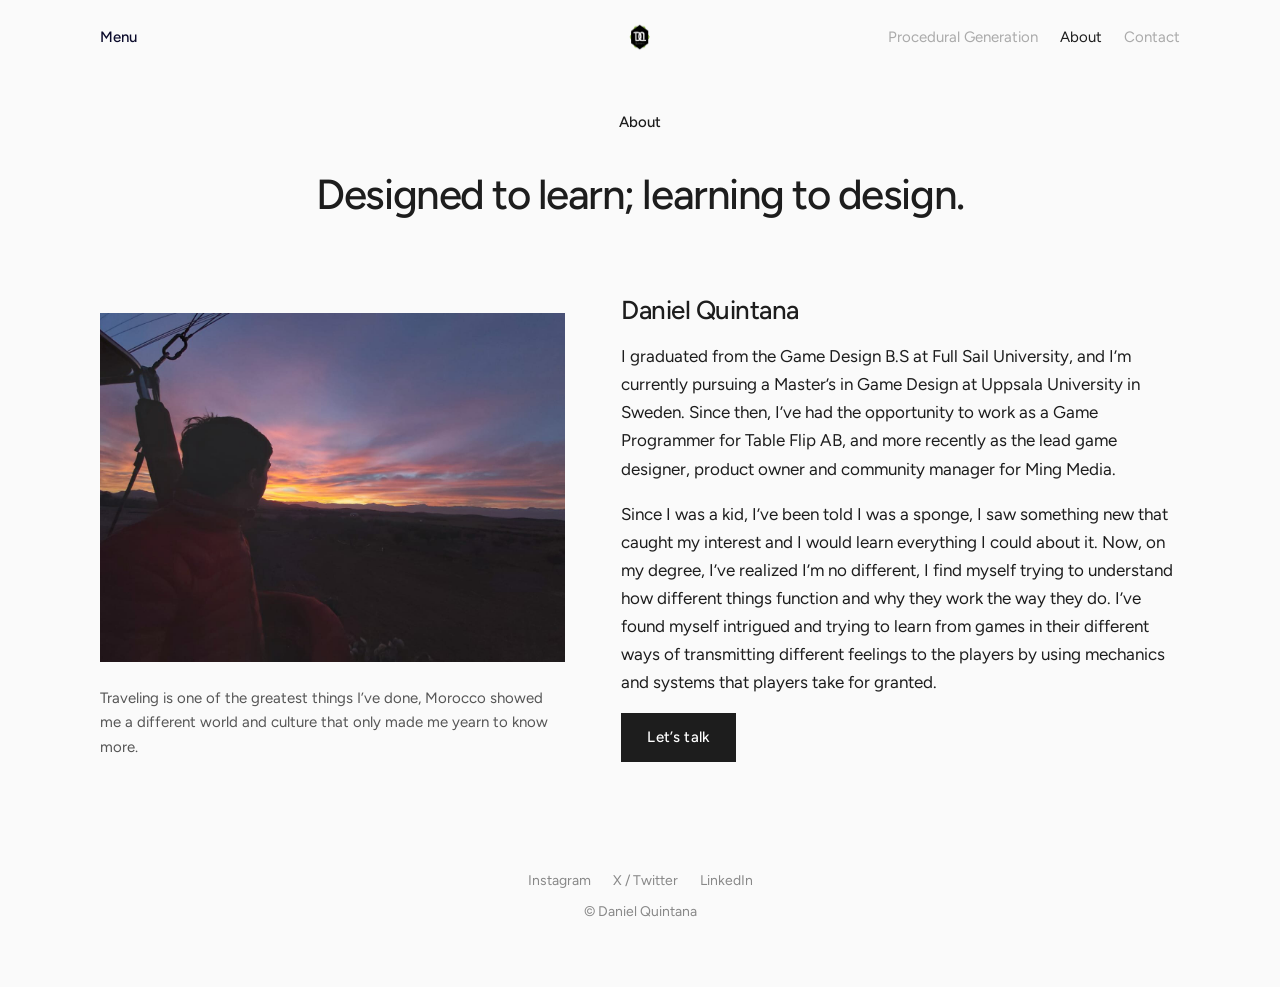
==== about.html @ 87579d80 "Add files via upload" ====
<!DOCTYPE html>
<html lang="en">
<head>
<meta charset="utf-8">
<meta name="viewport" content="width=device-width, initial-scale=1">
<title>About | Daniel Quintana</title>
<meta name="description" content="About Daniel Quintana">
<link rel="icon" href="assets/img/logo.png">
<link rel="preconnect" href="https://fonts.googleapis.com">
<link rel="preconnect" href="https://fonts.gstatic.com" crossorigin>
<link href="https://fonts.googleapis.com/css2?family=Figtree:wght@400;500;600&display=swap" rel="stylesheet">
<link rel="stylesheet" href="assets/style.css">
</head>
<body>
<header class="site-header">
  <button class="menu-btn" aria-expanded="false" aria-controls="menu-panel">Menu</button>
  <a class="logo" href="index.html" aria-label="Home"><img src="assets/img/logo.png" alt="DQ logo"></a>
  <nav class="top-nav" aria-label="Main">
    <a href="proceduralgeneration.html">Procedural Generation</a>
    <a href="about.html" class="active">About</a>
    <a href="contact.html">Contact</a>
  </nav>
</header>
<div id="menu-panel" class="menu-panel" hidden>
  <a href="index.html">Home</a>
  <a href="proceduralgeneration.html">Procedural Generation</a>
  <a href="about.html">About</a>
  <a href="contact.html">Contact</a>
</div>
<main>
<section class="about">
<p class="crumb">About</p>
<h1 class="page-title">Designed to learn; learning to design.</h1>
<div class="about-grid">
<div><figure class=""><img src="assets/img/about-morocco.jpg" alt="Traveling in Morocco" loading="lazy"></figure>
<p class="caption">Traveling is one of the greatest things I’ve done, Morocco showed me a different world and culture that only made me yearn to know more.</p>
</div>
<div>
<h2>Daniel Quintana</h2>
<p>I graduated from the Game Design B.S at Full Sail University, and I’m currently pursuing a Master’s in Game Design at Uppsala University in Sweden. Since then, I’ve had the opportunity to work as a Game Programmer for Table Flip AB, and more recently as the lead game designer, product owner and community manager for Ming Media.</p>
<p>Since I was a kid, I’ve been told I was a sponge, I saw something new that caught my interest and I would learn everything I could about it. Now, on my degree, I’ve realized I’m no different, I find myself trying to understand how different things function and why they work the way they do. I’ve found myself intrigued and trying to learn from games in their different ways of transmitting different feelings to the players by using mechanics and systems that players take for granted.</p>
<p><a class="btn" href="contact.html">Let’s talk</a></p>
</div>
</div>
</section>
</main>
<footer class="site-footer">
  <div class="social"><a href="https://www.instagram.com/daniel_quintanam/" target="_blank" rel="noopener">Instagram</a> <a href="https://twitter.com/D_Quintana_M" target="_blank" rel="noopener">X / Twitter</a> <a href="https://www.linkedin.com/in/danielquintanam/" target="_blank" rel="noopener">LinkedIn</a></div>
  <p>&copy; Daniel Quintana</p>
</footer>
<script src="assets/site.js"></script>
</body>
</html>
---- assets/style.css ----
:root {
  --bg: #fafafa;
  --text: #1d1d1d;
  --muted: #aaa;
  --line: #e6e6e6;
  --gap: 36px;
  --pad: 60px;
  --max: 1200px;
}
* { box-sizing: border-box; }
html { -webkit-text-size-adjust: 100%; }
body {
  margin: 0;
  background: var(--bg);
  color: var(--text);
  font-family: "Figtree", "Helvetica Neue", Arial, sans-serif;
  font-size: 17px;
  line-height: 1.65;
}
img { max-width: 100%; height: auto; display: block; }
a { color: inherit; }
main { max-width: var(--max); margin: 0 auto; padding: 0 var(--pad) 60px; }

/* header */
.site-header {
  display: grid;
  grid-template-columns: 1fr auto 1fr;
  align-items: center;
  max-width: var(--max);
  margin: 0 auto;
  padding: 22px var(--pad);
}
.menu-btn {
  justify-self: start;
  background: none; border: 0; padding: 0;
  font: inherit; font-size: 15px; font-weight: 500; color: #0b0b2b; cursor: pointer;
}
.logo img { width: 30px; height: 30px; }
.top-nav { justify-self: end; display: flex; gap: 22px; }
.top-nav a { color: var(--muted); text-decoration: none; font-size: 15px; transition: color .15s; }
.top-nav a:hover, .top-nav a.active { color: var(--text); }
.menu-panel {
  max-width: var(--max); margin: 0 auto; padding: 0 var(--pad) 20px;
  display: flex; flex-direction: column; gap: 6px;
}
.menu-panel[hidden] { display: none; }
.menu-panel a { text-decoration: none; font-size: 22px; font-weight: 500; }
.menu-panel a:hover { text-decoration: underline; }

/* headings */
.crumb { text-align: center; font-size: 15px; font-weight: 500; margin: 36px 0 0; }
.page-title, h1 {
  font-weight: 500;
  letter-spacing: -0.035em;
  line-height: 1.15;
}
.page-title { text-align: center; font-size: clamp(28px, 4.2vw, 42px); margin: 36px 0 70px; }
h1 { font-size: clamp(28px, 4.2vw, 42px); margin: 28px 0 8px; }
h2 { font-size: 26px; font-weight: 500; letter-spacing: -0.02em; margin: 2em 0 .4em; }
h3 { font-size: 19px; font-weight: 600; margin: 1.6em 0 .3em; }
p { margin: 0 0 1em; }

/* home grid */
.grid { display: grid; grid-template-columns: repeat(2, 1fr); gap: var(--gap); }
.tile { position: relative; display: block; overflow: hidden; aspect-ratio: 3 / 2; background: #111; }
.tile img { width: 100%; height: 100%; object-fit: cover; transition: transform .5s ease, filter .3s; }
.tile-title {
  position: absolute; inset: auto 0 0 0; padding: 18px 20px;
  color: #fff; font-size: 20px; font-weight: 500;
  background: linear-gradient(transparent, rgba(0, 0, 0, .7));
  opacity: 0; transform: translateY(8px); transition: opacity .25s, transform .25s;
}
.tile:hover img, .tile:focus-visible img { transform: scale(1.04); filter: brightness(.85); }
.tile:hover .tile-title, .tile:focus-visible .tile-title { opacity: 1; transform: none; }
.tile:focus-visible { outline: 3px solid #0b0b2b; outline-offset: 3px; }
@media (hover: none) { .tile-title { opacity: 1; transform: none; } }

/* project pages */
.project { max-width: 860px; margin: 0 auto; padding: 0 0 20px; }
.project .hero { margin: 10px 0 24px; }
.lede { font-size: 20px; color: #444; margin-bottom: 1.2em; }
figure { margin: 1.4em 0; }
.project figure img { margin: 0 auto; }
.pair { display: grid; grid-template-columns: 1fr 1fr; gap: 20px; align-items: start; }
.icons { display: grid; grid-template-columns: repeat(auto-fit, minmax(120px, 1fr)); gap: 16px; margin: 1.6em 0; }
.icons figure { margin: 0; }
ul { padding-left: 1.2em; margin: 0 0 1.2em; }
li { margin: .25em 0; }
.caption { font-size: 15px; color: #555; }
.facts { display: grid; grid-template-columns: repeat(auto-fit, minmax(180px, 1fr)); gap: 14px 28px; margin: 1.6em 0; padding: 18px 0; border-top: 1px solid var(--line); border-bottom: 1px solid var(--line); }
.facts dt { font-size: 13px; text-transform: uppercase; letter-spacing: .08em; color: #888; }
.facts dd { margin: 2px 0 0; font-weight: 500; }
.video { position: relative; aspect-ratio: 16 / 9; margin: 1.4em 0; background: #000; }
.video iframe { position: absolute; inset: 0; width: 100%; height: 100%; border: 0; }
.btn {
  display: inline-block; padding: 12px 26px; background: var(--text); color: #fff;
  text-decoration: none; font-weight: 500; font-size: 15px; letter-spacing: .02em; transition: opacity .15s;
}
.btn:hover { opacity: .8; }
.btn.alt { background: transparent; color: var(--text); border: 2px solid var(--text); padding: 10px 24px; }

/* about / contact */
.about-grid { display: grid; grid-template-columns: 1fr 1.2fr; gap: 56px; align-items: start; }
.about h2 { margin-top: 0; }
.contact { text-align: center; max-width: 680px; margin: 0 auto; }
.contact .page-title { margin-bottom: 24px; }
.social.big { font-size: 20px; display: flex; gap: 28px; justify-content: center; flex-wrap: wrap; margin: 1.6em 0; }

/* project nav + footer */
.project-nav {
  max-width: var(--max); margin: 40px auto 0; padding: 20px var(--pad);
  display: flex; gap: 8px 26px; flex-wrap: wrap; justify-content: center;
  border-top: 1px solid var(--line);
}
.project-nav a { text-decoration: none; color: var(--muted); font-size: 15px; }
.project-nav a:hover, .project-nav a.active { color: var(--text); }
.site-footer { text-align: center; padding: 30px var(--pad) 50px; color: #888; font-size: 14px; }
.site-footer .social { display: flex; gap: 22px; justify-content: center; flex-wrap: wrap; margin-bottom: 8px; }
.site-footer a { text-decoration: none; }
.site-footer a:hover { text-decoration: underline; }

/* mobile */
@media (max-width: 860px) {
  :root { --pad: 22px; --gap: 22px; }
  .top-nav { display: none; }
  .site-header { grid-template-columns: 1fr auto 1fr; }
  .grid { grid-template-columns: 1fr; }
  .about-grid { grid-template-columns: 1fr; gap: 28px; }
  .pair { grid-template-columns: 1fr; }
  .page-title { margin-bottom: 40px; }
}
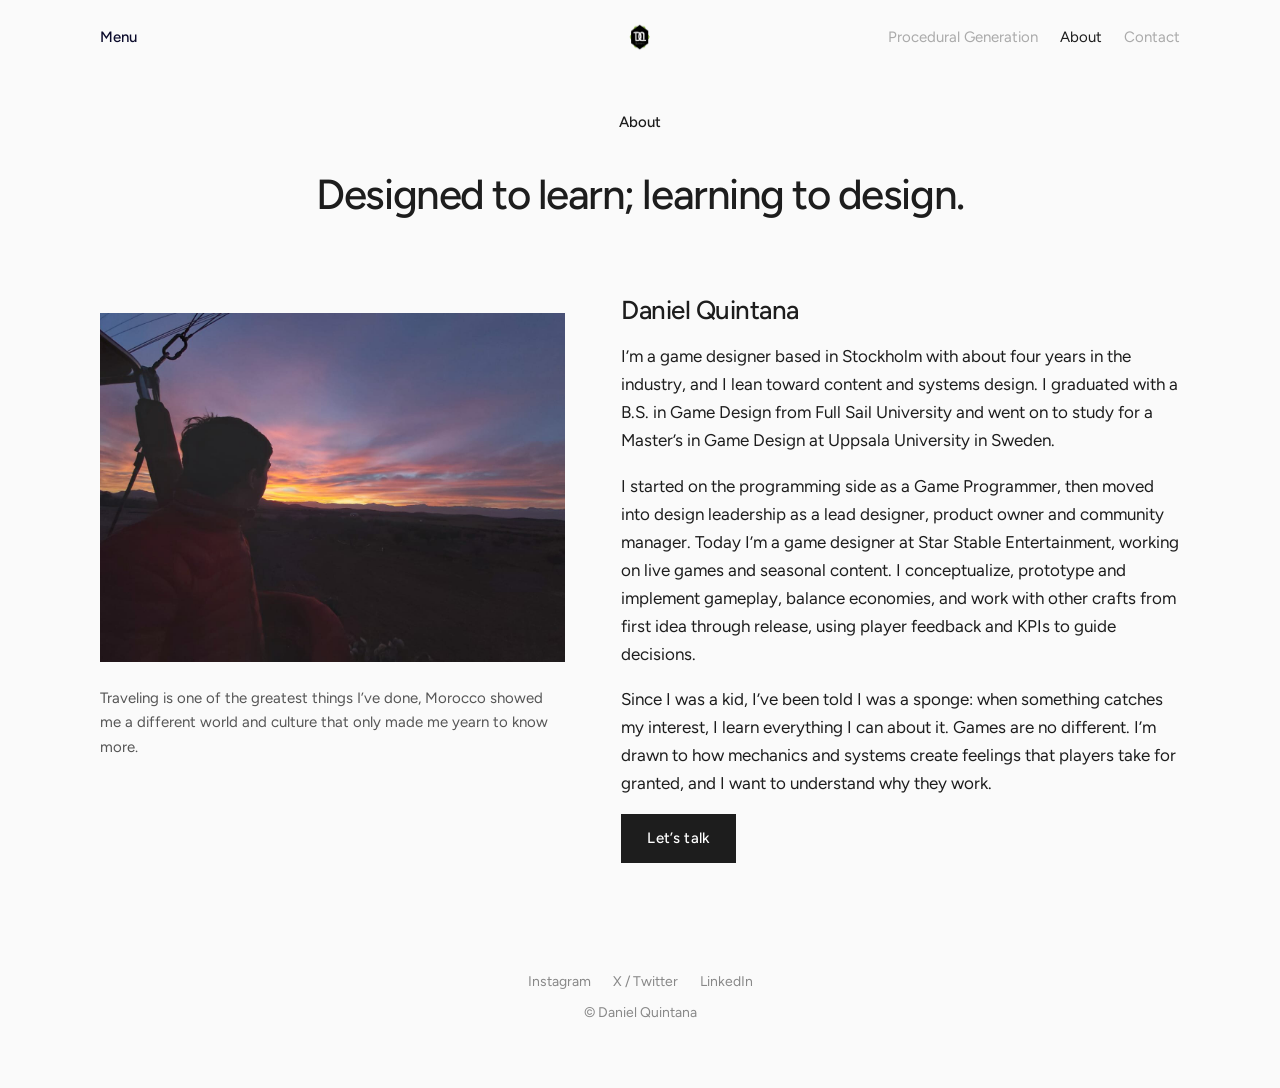
==== commit 5870ab7a: "Revise personal description and update career details" ====
--- a/about.html
+++ b/about.html
@@ -37,9 +37,9 @@
 </div>
 <div>
 <h2>Daniel Quintana</h2>
-<p>I graduated from the Game Design B.S at Full Sail University, and I’m currently pursuing a Master’s in Game Design at Uppsala University in Sweden. Since then, I’ve had the opportunity to work as a Game Programmer for Table Flip AB, and more recently as the lead game designer, product owner and community manager for Ming Media.</p>
-<p>Since I was a kid, I’ve been told I was a sponge, I saw something new that caught my interest and I would learn everything I could about it. Now, on my degree, I’ve realized I’m no different, I find myself trying to understand how different things function and why they work the way they do. I’ve found myself intrigued and trying to learn from games in their different ways of transmitting different feelings to the players by using mechanics and systems that players take for granted.</p>
-<p><a class="btn" href="contact.html">Let’s talk</a></p>
+<p>I’m a game designer based in Stockholm with about four years in the industry, and I lean toward content and systems design. I graduated with a B.S. in Game Design from Full Sail University and went on to study for a Master’s in Game Design at Uppsala University in Sweden.</p>
+<p>I started on the programming side as a Game Programmer, then moved into design leadership as a lead designer, product owner and community manager. Today I’m a game designer at Star Stable Entertainment, working on live games and seasonal content. I conceptualize, prototype and implement gameplay, balance economies, and work with other crafts from first idea through release, using player feedback and KPIs to guide decisions.</p>
+<p>Since I was a kid, I’ve been told I was a sponge: when something catches my interest, I learn everything I can about it. Games are no different. I’m drawn to how mechanics and systems create feelings that players take for granted, and I want to understand why they work.</p><p><a class="btn" href="contact.html">Let’s talk</a></p>
 </div>
 </div>
 </section>
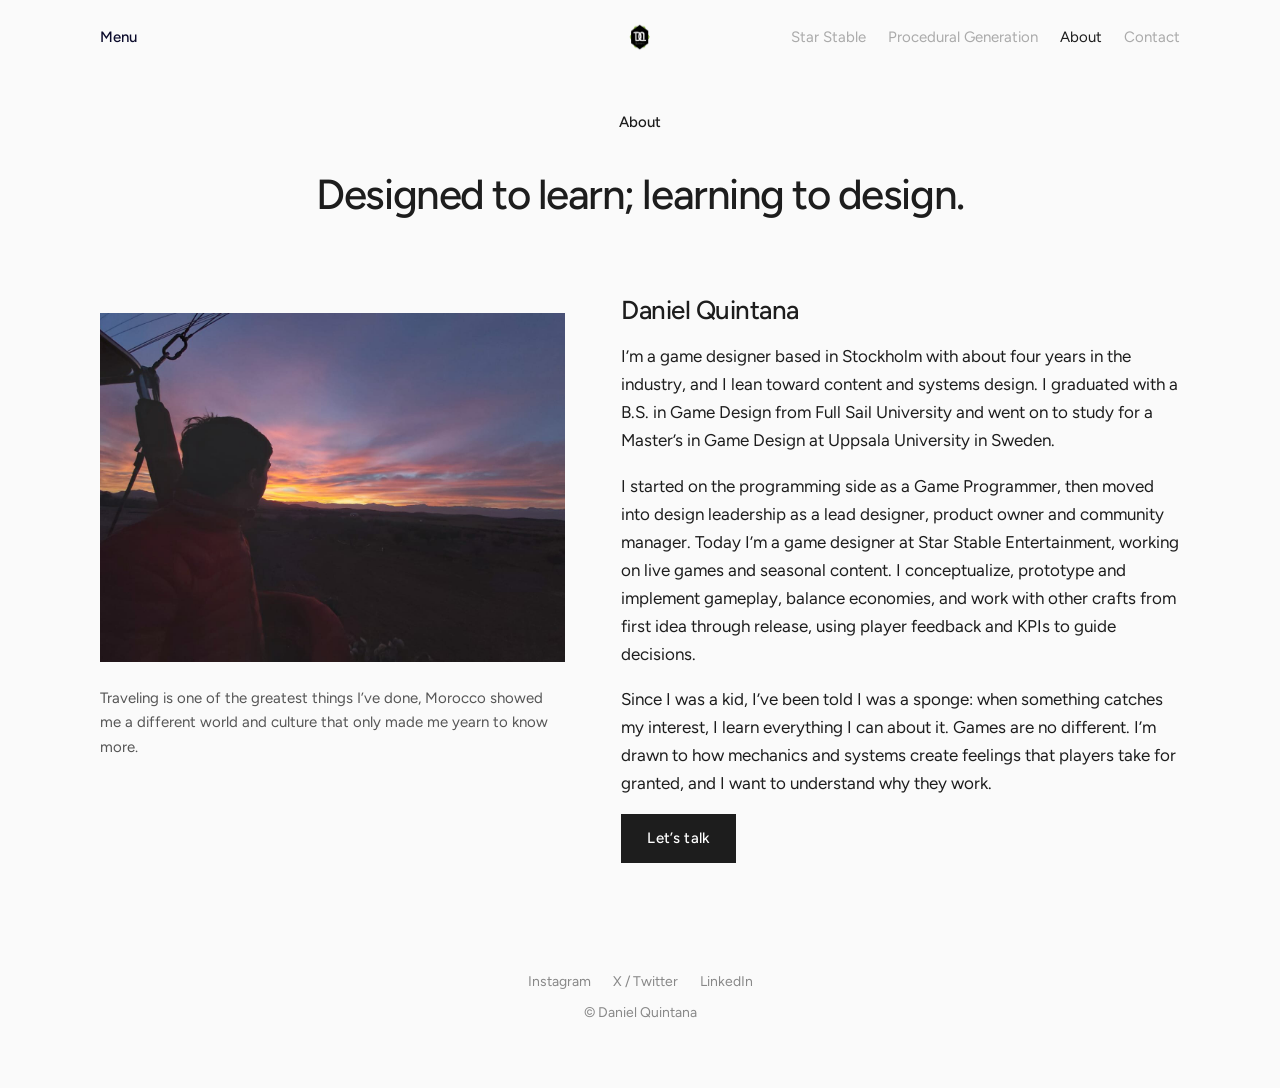
==== commit b2f1c085: "Add files via upload" ====
--- a/about.html
+++ b/about.html
@@ -16,6 +16,7 @@
   <button class="menu-btn" aria-expanded="false" aria-controls="menu-panel">Menu</button>
   <a class="logo" href="index.html" aria-label="Home"><img src="assets/img/logo.png" alt="DQ logo"></a>
   <nav class="top-nav" aria-label="Main">
+    <a href="starstable.html">Star Stable</a>
     <a href="proceduralgeneration.html">Procedural Generation</a>
     <a href="about.html" class="active">About</a>
     <a href="contact.html">Contact</a>
@@ -23,6 +24,7 @@
 </header>
 <div id="menu-panel" class="menu-panel" hidden>
   <a href="index.html">Home</a>
+  <a href="starstable.html">Star Stable</a>
   <a href="proceduralgeneration.html">Procedural Generation</a>
   <a href="about.html">About</a>
   <a href="contact.html">Contact</a>
@@ -39,7 +41,8 @@
 <h2>Daniel Quintana</h2>
 <p>I’m a game designer based in Stockholm with about four years in the industry, and I lean toward content and systems design. I graduated with a B.S. in Game Design from Full Sail University and went on to study for a Master’s in Game Design at Uppsala University in Sweden.</p>
 <p>I started on the programming side as a Game Programmer, then moved into design leadership as a lead designer, product owner and community manager. Today I’m a game designer at Star Stable Entertainment, working on live games and seasonal content. I conceptualize, prototype and implement gameplay, balance economies, and work with other crafts from first idea through release, using player feedback and KPIs to guide decisions.</p>
-<p>Since I was a kid, I’ve been told I was a sponge: when something catches my interest, I learn everything I can about it. Games are no different. I’m drawn to how mechanics and systems create feelings that players take for granted, and I want to understand why they work.</p><p><a class="btn" href="contact.html">Let’s talk</a></p>
+<p>Since I was a kid, I’ve been told I was a sponge: when something catches my interest, I learn everything I can about it. Games are no different. I’m drawn to how mechanics and systems create feelings that players take for granted, and I want to understand why they work.</p>
+<p><a class="btn" href="contact.html">Let’s talk</a></p>
 </div>
 </div>
 </section>
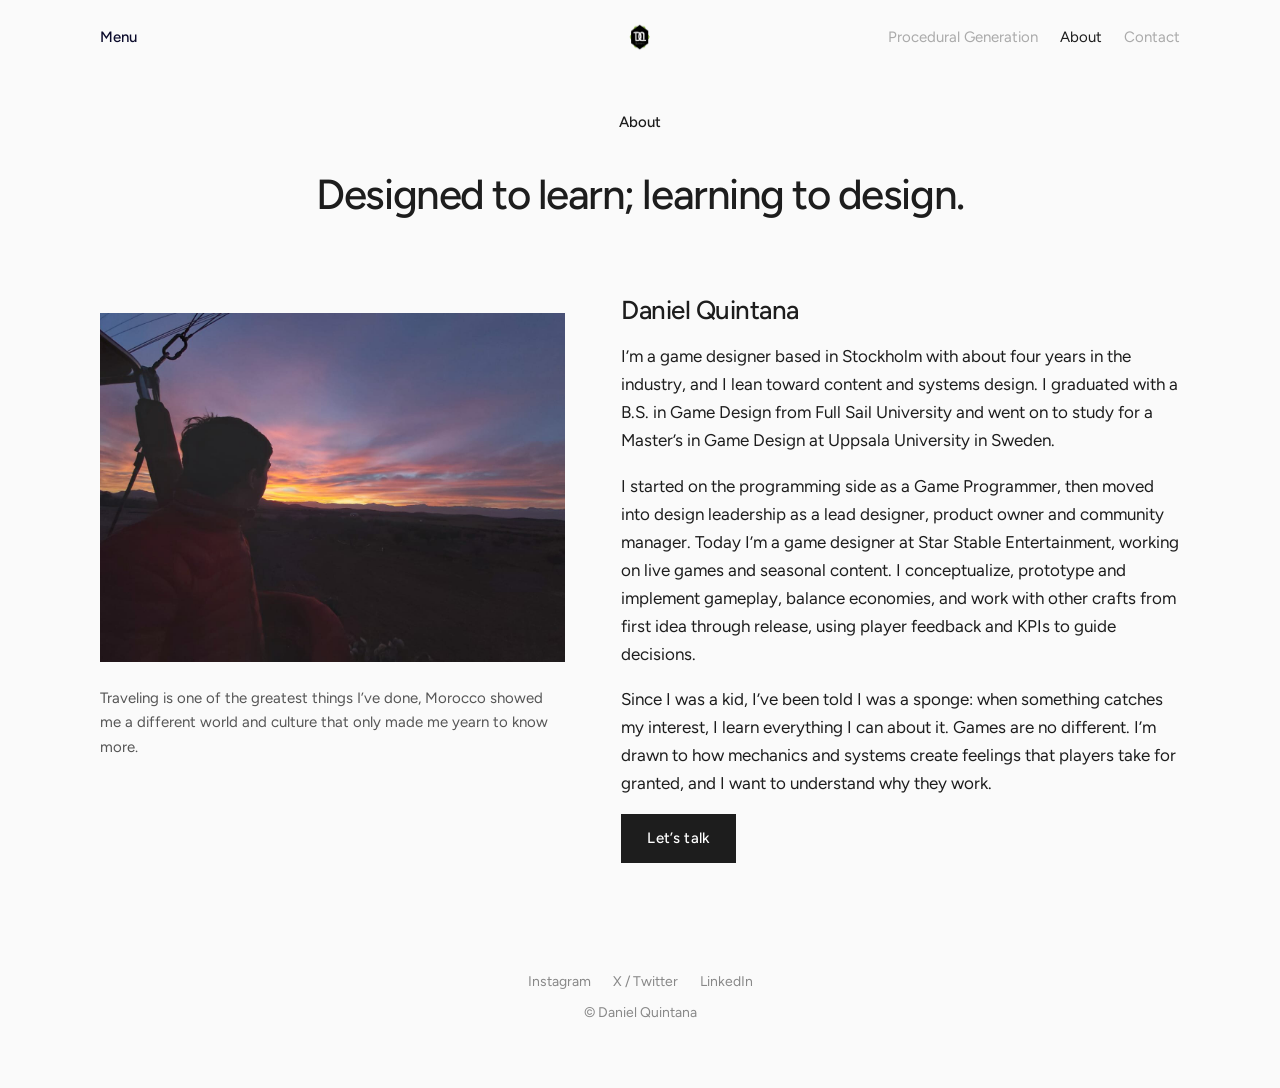
==== commit 7d5d57b8: "Add files via upload" ====
--- a/about.html
+++ b/about.html
@@ -16,7 +16,6 @@
   <button class="menu-btn" aria-expanded="false" aria-controls="menu-panel">Menu</button>
   <a class="logo" href="index.html" aria-label="Home"><img src="assets/img/logo.png" alt="DQ logo"></a>
   <nav class="top-nav" aria-label="Main">
-    <a href="starstable.html">Star Stable</a>
     <a href="proceduralgeneration.html">Procedural Generation</a>
     <a href="about.html" class="active">About</a>
     <a href="contact.html">Contact</a>
